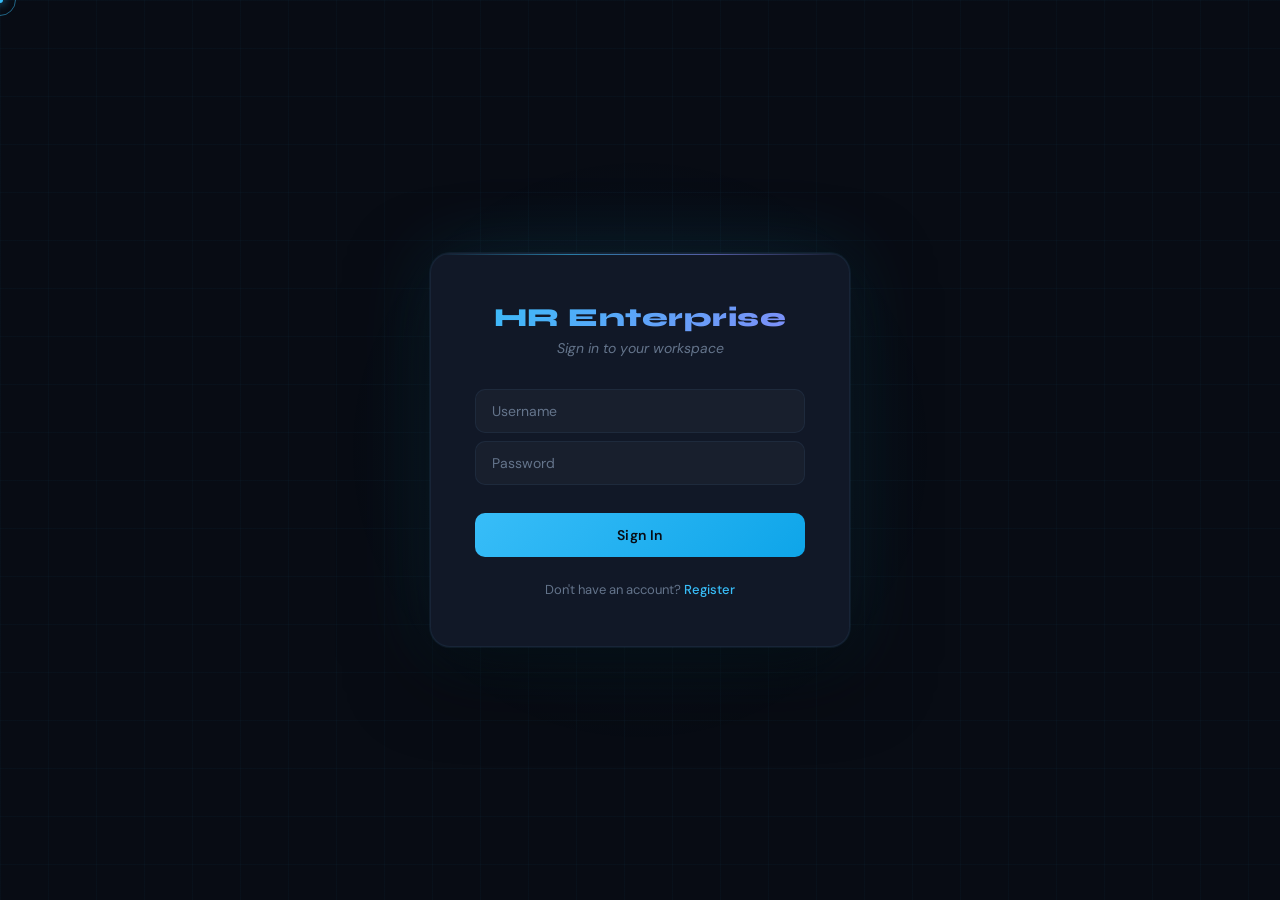
==== src/main/resources/static/admin-dashboard.html @ 714d0f1a "updated UI" ====
<!DOCTYPE html>
<html lang="en">
<head>
    <meta charset="UTF-8">
    <meta name="viewport" content="width=device-width, initial-scale=1.0">
    <title>Admin Dashboard — HR Enterprise</title>
    <link rel="stylesheet" href="style1.css">
</head>
<body>

<!-- Animated Background -->
<div class="bg-layer">
    <div class="orb orb-1"></div>
    <div class="orb orb-2"></div>
    <div class="orb orb-3"></div>
</div>

<!-- Sidebar Overlay (mobile) -->
<div class="sidebar-overlay" id="sidebarOverlay" onclick="closeSidebar()"></div>

<!-- Mobile Topbar -->
<div class="topbar">
    <button class="hamburger" id="hamburger" onclick="toggleSidebar()">
        <span></span><span></span><span></span>
    </button>
    <span class="topbar-brand">HR Enterprise</span>
    <div style="width:40px"></div>
</div>

<div class="app-shell">

    <!-- Sidebar -->
    <aside class="sidebar" id="sidebar">
        <div class="sidebar-header">
            <div class="sidebar-brand">HR Enterprise</div>
            <div class="sidebar-role-badge badge-admin">Admin</div>
        </div>

        <nav class="sidebar-nav">
            <div class="nav-section-label">Overview</div>
            <div class="nav-item active" onclick="showSection('overview', this)">
                <span class="nav-icon">📊</span> Dashboard
            </div>

            <div class="nav-section-label">People</div>
            <div class="nav-item" onclick="showSection('employees', this)">
                <span class="nav-icon">👥</span> Employees
            </div>
            <div class="nav-item" onclick="showSection('add-employee', this)">
                <span class="nav-icon">➕</span> Add Employee
            </div>
            <div class="nav-item" onclick="showSection('add-hr', this)">
                <span class="nav-icon">🧑‍💼</span> Add HR
            </div>

            <div class="nav-section-label">Leave</div>
            <div class="nav-item" onclick="showSection('leave-requests', this)">
                <span class="nav-icon">📋</span> Leave Requests
            </div>
            <div class="nav-item" onclick="showSection('my-leaves', this)">
                <span class="nav-icon">🏖️</span> My Leaves
            </div>
            <div class="nav-item" onclick="showSection('apply-leave', this)">
                <span class="nav-icon">✍️</span> Apply Leave
            </div>
        </nav>

        <div class="sidebar-footer">
            <button class="logout-btn" onclick="logout()">
                <span>🚪</span> Logout
            </button>
        </div>
    </aside>

    <!-- Main Content -->
    <main class="main-content">

        <!-- OVERVIEW -->
        <div class="content-area active" id="section-overview">
            <div class="page-header">
                <div class="page-title" id="adminGreeting">Good morning, Admin</div>
                <div class="page-subtitle">Here's what's happening in your company today.</div>
            </div>
            <div style="padding: 0 40px; margin-top: 28px;" id="overviewPadding">
                <div class="stats-row" id="statsRow">
                    <div class="stat-card" style="--stat-color: var(--accent)">
                        <div class="stat-value" id="statEmployees">—</div>
                        <div class="stat-label">Total Employees</div>
                    </div>
                    <div class="stat-card" style="--stat-color: var(--amber)">
                        <div class="stat-value" id="statPending">—</div>
                        <div class="stat-label">Pending Leaves</div>
                    </div>
                    <div class="stat-card" style="--stat-color: var(--green)">
                        <div class="stat-value" id="statApproved">—</div>
                        <div class="stat-label">Approved Leaves</div>
                    </div>
                    <div class="stat-card" style="--stat-color: var(--accent2)">
                        <div class="stat-value" id="statHR">—</div>
                        <div class="stat-label">HR Members</div>
                    </div>
                </div>
            </div>
        </div>

        <!-- EMPLOYEES -->
        <div class="content-area" id="section-employees">
            <div class="page-header">
                <div class="page-title">Employees</div>
                <div class="page-subtitle">Manage all team members in your company.</div>
            </div>
            <div class="card" style="margin: 0 40px;">
                <h3>All Employees</h3>
                <div class="data-list" id="employees">
                    <div class="empty-state"><div class="empty-state-icon">👥</div>Loading employees...</div>
                </div>
            </div>
        </div>

        <!-- ADD EMPLOYEE -->
        <div class="content-area" id="section-add-employee">
            <div class="page-header">
                <div class="page-title">Add Employee</div>
                <div class="page-subtitle">Create a new employee account.</div>
            </div>
            <div class="card" style="margin: 0 40px;">
                <h3>Employee Details</h3>
                <div class="form-grid">
                    <input type="text"     id="empName"       placeholder="Full Name">
                    <input type="email"    id="empEmail"      placeholder="Email Address">
                    <input type="text"     id="empDepartment" placeholder="Department">
                    <input type="number"   id="empSalary"     placeholder="Salary (₹)">
                    <input type="text"     id="empUsername"   placeholder="Username">
                    <input type="password" id="empPassword"   placeholder="Password">
                </div>
                <button onclick="addEmployee('EMPLOYEE')">➕ Add Employee</button>
            </div>
        </div>

        <!-- ADD HR -->
        <div class="content-area" id="section-add-hr">
            <div class="page-header">
                <div class="page-title">Add HR</div>
                <div class="page-subtitle">Create a new HR manager account.</div>
            </div>
            <div class="card" style="margin: 0 40px;">
                <h3>HR Details</h3>
                <div class="form-grid">
                    <input type="text"     id="hrName"       placeholder="Full Name">
                    <input type="email"    id="hrEmail"      placeholder="Email Address">
                    <input type="text"     id="hrDepartment" placeholder="Department">
                    <input type="number"   id="hrSalary"     placeholder="Salary (₹)">
                    <input type="text"     id="hrUsername"   placeholder="Username">
                    <input type="password" id="hrPassword"   placeholder="Password">
                </div>
                <button onclick="addEmployee('HR')">🧑‍💼 Add HR</button>
            </div>
        </div>

        <!-- LEAVE REQUESTS -->
        <div class="content-area" id="section-leave-requests">
            <div class="page-header">
                <div class="page-title">Leave Requests</div>
                <div class="page-subtitle">Review and manage all leave applications.</div>
            </div>
            <div class="card" style="margin: 0 40px;">
                <h3>All Requests</h3>
                <div class="data-list" id="leaveRequests">
                    <div class="empty-state"><div class="empty-state-icon">📋</div>Loading leave requests...</div>
                </div>
            </div>
        </div>

        <!-- MY LEAVES -->
        <div class="content-area" id="section-my-leaves">
            <div class="page-header">
                <div class="page-title">My Leaves</div>
                <div class="page-subtitle">Your personal leave history.</div>
            </div>
            <div class="card" style="margin: 0 40px;">
                <h3>Leave History</h3>
                <div class="data-list" id="leaveList">
                    <div class="empty-state"><div class="empty-state-icon">🏖️</div>Loading your leaves...</div>
                </div>
            </div>
        </div>

        <!-- APPLY LEAVE -->
        <div class="content-area" id="section-apply-leave">
            <div class="page-header">
                <div class="page-title">Apply Leave</div>
                <div class="page-subtitle">Submit a new leave request.</div>
            </div>
            <div class="card" style="margin: 0 40px;">
                <h3>Leave Application</h3>
                <div class="form-grid">
                    <select id="leaveType">
                        <option value="SICK">Sick Leave</option>
                        <option value="CASUAL">Casual Leave</option>
                        <option value="PAID">Paid Leave</option>
                    </select>
                    <input type="text" id="reason" placeholder="Reason">
                    <input type="date" id="startDate">
                    <input type="date" id="endDate">
                </div>
                <button onclick="applyLeave()">✍️ Submit Application</button>
            </div>
        </div>

    </main>
</div>

<script src="app.js"></script>
<script>
    checkAuth();

    function showSection(id, navEl) {
        document.querySelectorAll('.content-area').forEach(s => s.classList.remove('active'));
        document.querySelectorAll('.nav-item').forEach(n => n.classList.remove('active'));
        document.getElementById('section-' + id).classList.add('active');
        if (navEl) navEl.classList.add('active');
        closeSidebar();

        // Lazy load on nav
        if (id === 'employees')      loadEmployees();
        if (id === 'leave-requests') loadLeaves();
        if (id === 'my-leaves')      loadMyLeaves();
    }

    function toggleSidebar() {
        const sidebar = document.getElementById('sidebar');
        const overlay = document.getElementById('sidebarOverlay');
        const burger  = document.getElementById('hamburger');
        sidebar.classList.toggle('open');
        overlay.classList.toggle('visible');
        burger.classList.toggle('open');
    }

    function closeSidebar() {
        document.getElementById('sidebar').classList.remove('open');
        document.getElementById('sidebarOverlay').classList.remove('visible');
        document.getElementById('hamburger').classList.remove('open');
    }

    // Greeting
    const hour = new Date().getHours();
    const greet = hour < 12 ? 'Good morning' : hour < 17 ? 'Good afternoon' : 'Good evening';
    document.getElementById('adminGreeting').textContent = greet + ', Admin';

    // Load stats on overview
    Promise.all([
        fetch(`${BASE_URL}/employees`, { headers: authHeader() }).then(r => r.json()),
        fetch(`${BASE_URL}/api/leaves/all`, { headers: authHeader() }).then(r => r.json())
    ]).then(([emps, leaves]) => {
        document.getElementById('statEmployees').textContent = emps.length;
        document.getElementById('statPending').textContent   = leaves.filter(l => l.status === 'PENDING').length;
        document.getElementById('statApproved').textContent  = leaves.filter(l => l.status === 'APPROVED').length;
        document.getElementById('statHR').textContent        = emps.filter(e => e.user?.role === 'HR').length;
    }).catch(() => {});
</script>

</body>
</html>
---- src/main/resources/static/style1.css ----
@import url('https://fonts.googleapis.com/css2?family=DM+Sans:ital,opsz,wght@0,9..40,300;0,9..40,400;0,9..40,500;0,9..40,600;1,9..40,300&family=Syne:wght@400;600;700;800&display=swap');

:root {
    --bg: #05080f;
    --surface: #0a0f1a;
    --card: rgba(17, 24, 39, 0.7);
    --card-hover: rgba(22, 32, 50, 0.85);
    --border: rgba(56, 189, 248, 0.12);
    --border-lit: rgba(56, 189, 248, 0.4);
    /* Dynamic Gradients */
    --grad-primary: linear-gradient(135deg, #38bdf8 0%, #818cf8 50%, #c084fc 100%);
    --grad-surface: linear-gradient(180deg, rgba(255,255,255,0.03) 0%, transparent 100%);
    --accent: #38bdf8;
    --accent2: #818cf8;
    --text: #f1f5f9;
    --text-muted: #94a3b8;
    --glow: rgba(56, 189, 248, 0.25);
    --sidebar-w: 280px;
}

/* ========================
   1. DYNAMIC MESH BACKGROUND
======================== */
body {
    font-family: 'DM Sans', sans-serif;
    background: var(--bg);
    color: var(--text);
    overflow-x: hidden;
    /* Animated mesh effect */
    background-image:
        radial-gradient(at 0% 0%, rgba(56, 189, 248, 0.1) 0px, transparent 50%),
        radial-gradient(at 100% 100%, rgba(129, 140, 248, 0.1) 0px, transparent 50%);
}

.bg-layer::before {
    content: '';
    position: absolute;
    inset: 0;
    background: url("data:image/svg+xml,%3Csvg viewBox='0 0 200 200' xmlns='http://www.w3.org/2000/svg'%3E%3Cfilter id='noiseFilter'%3E%3CfeTurbulence type='fractalNoise' baseFrequency='0.65' numOctaves='3' stitchTiles='stitch'/%3E%3C/filter%3E%3Crect width='100%25' height='100%25' filter='url(%23noiseFilter)'/%3E%3C/svg%3E");
    opacity: 0.03; /* Subtle film grain for high-end look */
}

/* ========================
   2. FROSTED SIDEBAR
======================== */
.sidebar {
    width: var(--sidebar-w);
    background: rgba(8, 12, 20, 0.7);
    backdrop-filter: blur(30px) saturate(180%);
    border-right: 1px solid var(--border);
    box-shadow: 10px 0 30px rgba(0,0,0,0.5);
}

.sidebar-brand {
    font-family: 'Syne', sans-serif;
    background: var(--grad-primary);
    -webkit-background-clip: text;
    background-clip: text;
    filter: drop-shadow(0 0 10px rgba(56, 189, 248, 0.3));
}

/* ========================
   3. FLOATING GLASS CARDS
======================== */
.card, .stat-card {
    background: var(--card);
    backdrop-filter: blur(12px);
    border: 1px solid var(--border);
    box-shadow: 0 10px 30px -10px rgba(0,0,0,0.5);
    transition: all 0.5s cubic-bezier(0.23, 1, 0.32, 1);
}

.card:hover {
    transform: translateY(-8px) scale(1.01);
    border-color: var(--border-lit);
    box-shadow:
        0 20px 40px -15px rgba(0,0,0,0.6),
        0 0 20px rgba(56, 189, 248, 0.1);
}

/* Dynamic line moving across top of card */
.card::after {
    content: '';
    position: absolute;
    top: 0; left: -100%;
    width: 100%; height: 1px;
    background: linear-gradient(90deg, transparent, var(--accent), transparent);
    transition: 0.8s;
}

.card:hover::after {
    left: 100%;
}

/* ========================
   4. NEOMORPHIC / GLOW BUTTONS
======================== */
button, .btn {
    background: var(--grad-primary);
    background-size: 200% auto;
    border: none;
    font-weight: 600;
    text-transform: uppercase;
    letter-spacing: 1px;
    box-shadow: 0 4px 15px rgba(56, 189, 248, 0.3);
    transition: 0.4s cubic-bezier(0.175, 0.885, 0.32, 1.275);
}

button:hover {
    background-position: right center;
    transform: translateY(-3px) scale(1.05);
    box-shadow: 0 10px 25px rgba(56, 189, 248, 0.5);
}

.btn-ghost {
    background: rgba(255,255,255,0.03);
    border: 1px solid var(--border);
    backdrop-filter: blur(5px);
}

/* ========================
   5. INTERACTIVE DATA ITEMS
======================== */
.data-item {
    border-left: 3px solid transparent;
    background: var(--grad-surface);
}

.data-item:hover {
    border-left-color: var(--accent);
    background: rgba(56, 189, 248, 0.08);
    transform: translateX(10px);
}

/* ========================
   6. PRO ANIMATIONS
======================== */
.content-area.active {
    display: flex;
    animation: zoomEntrance 0.6s cubic-bezier(0.16, 1, 0.3, 1) both;
}

@keyframes zoomEntrance {
    from {
        opacity: 0;
        transform: scale(0.97) translateY(20px);
        filter: blur(10px);
    }
    to {
        opacity: 1;
        transform: scale(1) translateY(0);
        filter: blur(0);
    }
}

/* Shimmer effect for stats values */
.stat-value {
    background: var(--grad-primary);
    -webkit-background-clip: text;
    background-clip: text;
    animation: shine 3s linear infinite;
    background-size: 200% auto;
}

@keyframes shine {
    to { background-position: 200% center; }
}

/* Custom Checkbox / Input Glows */
input:focus {
    border-color: var(--accent);
    box-shadow: 0 0 15px rgba(56, 189, 248, 0.2);
}
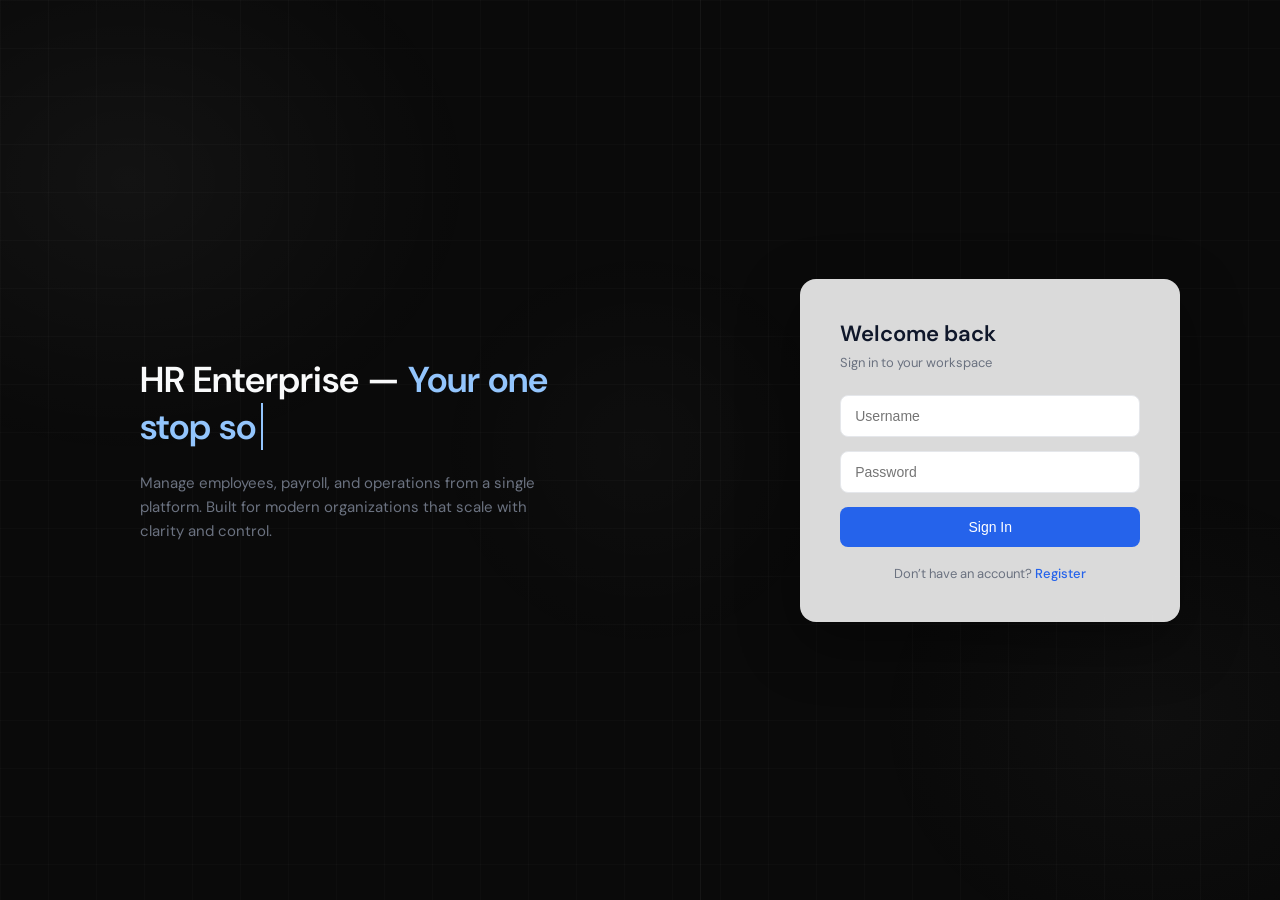
==== commit bc2764be: "minor touch fix (bug)" ====
--- a/src/main/resources/static/admin-dashboard.html
+++ b/src/main/resources/static/admin-dashboard.html
@@ -213,6 +213,7 @@
 <script src="app.js"></script>
 <script>
     checkAuth();
+    initMobileTouch(); // ← add this
 
     function showSection(id, navEl) {
         document.querySelectorAll('.content-area').forEach(s => s.classList.remove('active'));
@@ -257,6 +258,8 @@
         document.getElementById('statApproved').textContent  = leaves.filter(l => l.status === 'APPROVED').length;
         document.getElementById('statHR').textContent        = emps.filter(e => e.user?.role === 'HR').length;
     }).catch(() => {});
+
+
 </script>
 
 </body>
--- a/src/main/resources/static/style1.css
+++ b/src/main/resources/static/style1.css
@@ -1,173 +1,721 @@
 @import url('https://fonts.googleapis.com/css2?family=DM+Sans:ital,opsz,wght@0,9..40,300;0,9..40,400;0,9..40,500;0,9..40,600;1,9..40,300&family=Syne:wght@400;600;700;800&display=swap');
 
+/* ========================
+   CSS VARIABLES — Monochrome
+======================== */
 :root {
-    --bg: #05080f;
-    --surface: #0a0f1a;
-    --card: rgba(17, 24, 39, 0.7);
-    --card-hover: rgba(22, 32, 50, 0.85);
-    --border: rgba(56, 189, 248, 0.12);
-    --border-lit: rgba(56, 189, 248, 0.4);
-    /* Dynamic Gradients */
-    --grad-primary: linear-gradient(135deg, #38bdf8 0%, #818cf8 50%, #c084fc 100%);
-    --grad-surface: linear-gradient(180deg, rgba(255,255,255,0.03) 0%, transparent 100%);
-    --accent: #38bdf8;
-    --accent2: #818cf8;
-    --text: #f1f5f9;
-    --text-muted: #94a3b8;
-    --glow: rgba(56, 189, 248, 0.25);
-    --sidebar-w: 280px;
-}
-
-/* ========================
-   1. DYNAMIC MESH BACKGROUND
-======================== */
+    --bg:         #0a0a0a;
+    --surface:    #111111;
+    --card:       #161616;
+    --card-hover: #1e1e1e;
+    --border:     rgba(255, 255, 255, 0.06);
+    --border-lit: rgba(255, 255, 255, 0.14);
+    --accent:     #ffffff;
+    --accent2:    #a3a3a3;
+    --green:      #34d399;
+    --red:        #f87171;
+    --amber:      #fbbf24;
+    --text:       #f0f0f0;
+    --text-muted: #555555;
+    --text-dim:   #888888;
+    --glow:       rgba(255, 255, 255, 0.04);
+    --sidebar-w:  260px;
+}
+
+/* ========================
+   RESET & BASE
+======================== */
+*, *::before, *::after { box-sizing: border-box; margin: 0; padding: 0; }
+html { scroll-behavior: smooth; }
 body {
     font-family: 'DM Sans', sans-serif;
     background: var(--bg);
     color: var(--text);
+    min-height: 100vh;
     overflow-x: hidden;
-    /* Animated mesh effect */
-    background-image:
-        radial-gradient(at 0% 0%, rgba(56, 189, 248, 0.1) 0px, transparent 50%),
-        radial-gradient(at 100% 100%, rgba(129, 140, 248, 0.1) 0px, transparent 50%);
+}
+
+/* ========================
+   ANIMATED BACKGROUND
+======================== */
+.bg-layer {
+    position: fixed;
+    inset: 0;
+    pointer-events: none;
+    z-index: 0;
+    overflow: hidden;
 }
 
 .bg-layer::before {
     content: '';
     position: absolute;
     inset: 0;
-    background: url("data:image/svg+xml,%3Csvg viewBox='0 0 200 200' xmlns='http://www.w3.org/2000/svg'%3E%3Cfilter id='noiseFilter'%3E%3CfeTurbulence type='fractalNoise' baseFrequency='0.65' numOctaves='3' stitchTiles='stitch'/%3E%3C/filter%3E%3Crect width='100%25' height='100%25' filter='url(%23noiseFilter)'/%3E%3C/svg%3E");
-    opacity: 0.03; /* Subtle film grain for high-end look */
-}
-
-/* ========================
-   2. FROSTED SIDEBAR
+    background-image:
+        linear-gradient(rgba(255,255,255,0.02) 1px, transparent 1px),
+        linear-gradient(90deg, rgba(255,255,255,0.02) 1px, transparent 1px);
+    background-size: 48px 48px;
+    animation: gridPulse 10s ease-in-out infinite alternate;
+}
+
+@keyframes gridPulse {
+    from { opacity: 0.3; }
+    to   { opacity: 0.8; }
+}
+
+.orb {
+    position: absolute;
+    border-radius: 50%;
+    filter: blur(100px);
+    animation: orbFloat linear infinite;
+}
+
+.orb-1 {
+    width: 500px; height: 500px;
+    background: radial-gradient(circle, rgba(255,255,255,0.06), transparent 70%);
+    top: -150px; left: -100px;
+    animation-duration: 20s;
+}
+
+.orb-2 {
+    width: 400px; height: 400px;
+    background: radial-gradient(circle, rgba(180,180,180,0.05), transparent 70%);
+    bottom: -100px; right: -80px;
+    animation-duration: 25s;
+    animation-direction: reverse;
+}
+
+.orb-3 {
+    width: 300px; height: 300px;
+    background: radial-gradient(circle, rgba(255,255,255,0.03), transparent 70%);
+    top: 50%; left: 50%;
+    animation-duration: 30s;
+}
+
+@keyframes orbFloat {
+    0%   { transform: translate(0, 0) scale(1); }
+    33%  { transform: translate(40px, -30px) scale(1.05); }
+    66%  { transform: translate(-20px, 40px) scale(0.95); }
+    100% { transform: translate(0, 0) scale(1); }
+}
+
+/* ========================
+   LAYOUT SHELL
+======================== */
+.app-shell {
+    display: flex;
+    min-height: 100vh;
+    position: relative;
+    z-index: 1;
+}
+
+/* ========================
+   SIDEBAR
 ======================== */
 .sidebar {
     width: var(--sidebar-w);
-    background: rgba(8, 12, 20, 0.7);
-    backdrop-filter: blur(30px) saturate(180%);
+    min-height: 100vh;
+    background: rgba(10,10,10,0.97);
     border-right: 1px solid var(--border);
-    box-shadow: 10px 0 30px rgba(0,0,0,0.5);
+    display: flex;
+    flex-direction: column;
+    position: fixed;
+    top: 0; left: 0;
+    z-index: 200;
+    backdrop-filter: blur(20px);
+    -webkit-backdrop-filter: blur(20px);
+    transition: transform 0.3s cubic-bezier(0.4, 0, 0.2, 1);
+}
+
+.sidebar-header {
+    padding: 28px 24px 20px;
+    border-bottom: 1px solid var(--border);
 }
 
 .sidebar-brand {
     font-family: 'Syne', sans-serif;
-    background: var(--grad-primary);
-    -webkit-background-clip: text;
-    background-clip: text;
-    filter: drop-shadow(0 0 10px rgba(56, 189, 248, 0.3));
-}
-
-/* ========================
-   3. FLOATING GLASS CARDS
-======================== */
-.card, .stat-card {
+    font-weight: 800;
+    font-size: 20px;
+    color: var(--text);
+    letter-spacing: 0.5px;
+}
+
+.sidebar-role-badge {
+    display: inline-block;
+    margin-top: 6px;
+    padding: 3px 10px;
+    border-radius: 4px;
+    font-size: 10px;
+    font-weight: 600;
+    letter-spacing: 1.5px;
+    text-transform: uppercase;
+}
+
+.badge-admin    { background: rgba(255,255,255,0.08); color: #ffffff;  border: 1px solid rgba(255,255,255,0.15); }
+.badge-hr       { background: rgba(255,255,255,0.05); color: #a3a3a3; border: 1px solid rgba(255,255,255,0.1); }
+.badge-employee { background: rgba(255,255,255,0.04); color: #888888; border: 1px solid rgba(255,255,255,0.08); }
+
+.sidebar-nav {
+    flex: 1;
+    padding: 16px 12px;
+    display: flex;
+    flex-direction: column;
+    gap: 2px;
+    overflow-y: auto;
+}
+
+.nav-item {
+    display: flex;
+    align-items: center;
+    gap: 12px;
+    padding: 10px 14px;
+    border-radius: 8px;
+    cursor: pointer;
+    color: var(--text-muted);
+    font-size: 14px;
+    font-weight: 500;
+    transition: all 0.15s ease;
+    border: 1px solid transparent;
+    user-select: none;
+}
+
+.nav-item:hover {
+    background: rgba(255,255,255,0.05);
+    color: var(--text-dim);
+    border-color: var(--border);
+}
+
+.nav-item.active {
+    background: rgba(255,255,255,0.08);
+    color: var(--text);
+    border-color: rgba(255,255,255,0.12);
+}
+
+.nav-item .nav-icon { font-size: 15px; width: 20px; text-align: center; flex-shrink: 0; }
+
+.nav-section-label {
+    font-size: 10px;
+    font-weight: 600;
+    letter-spacing: 1.5px;
+    text-transform: uppercase;
+    color: var(--text-muted);
+    padding: 14px 14px 4px;
+    opacity: 0.5;
+}
+
+.sidebar-footer {
+    padding: 16px 12px;
+    border-top: 1px solid var(--border);
+}
+
+.logout-btn {
+    width: 100%;
+    display: flex;
+    align-items: center;
+    gap: 10px;
+    padding: 10px 14px;
+    border-radius: 8px;
+    border: 1px solid rgba(248,113,113,0.15);
+    background: transparent;
+    color: var(--red);
+    font-family: 'DM Sans', sans-serif;
+    font-size: 14px;
+    font-weight: 500;
+    cursor: pointer;
+    transition: all 0.15s ease;
+}
+
+.logout-btn:hover {
+    background: rgba(248,113,113,0.06);
+    border-color: rgba(248,113,113,0.3);
+    box-shadow: none;
+    transform: none;
+}
+
+/* ========================
+   SIDEBAR OVERLAY (mobile)
+======================== */
+.sidebar-overlay {
+    display: none;
+    position: fixed;
+    inset: 0;
+    background: rgba(0,0,0,0.7);
+    z-index: 199;
+    backdrop-filter: blur(4px);
+    opacity: 0;
+    transition: opacity 0.3s ease;
+}
+
+.sidebar-overlay.visible { opacity: 1; }
+
+/* ========================
+   TOPBAR (mobile)
+======================== */
+.topbar {
+    display: none;
+    position: fixed;
+    top: 0; left: 0; right: 0;
+    height: 60px;
+    background: rgba(10,10,10,0.97);
+    border-bottom: 1px solid var(--border);
+    backdrop-filter: blur(20px);
+    -webkit-backdrop-filter: blur(20px);
+    align-items: center;
+    justify-content: space-between;
+    padding: 0 20px;
+    z-index: 198;
+}
+
+.topbar-brand {
+    font-family: 'Syne', sans-serif;
+    font-weight: 800;
+    font-size: 17px;
+    color: var(--text);
+}
+
+.hamburger {
+    background: none;
+    border: 1px solid var(--border);
+    border-radius: 6px;
+    padding: 8px 10px;
+    cursor: pointer;
+    display: flex;
+    flex-direction: column;
+    gap: 4px;
+    transition: all 0.2s ease;
+    margin: 0;
+}
+
+.hamburger:hover {
+    border-color: var(--border-lit);
+    background: rgba(255,255,255,0.04);
+    box-shadow: none;
+    transform: none;
+}
+
+.hamburger span {
+    display: block;
+    width: 18px; height: 2px;
+    background: var(--text-dim);
+    border-radius: 2px;
+    transition: all 0.3s ease;
+}
+
+.hamburger.open span:nth-child(1) { transform: rotate(45deg) translate(4px, 4px); }
+.hamburger.open span:nth-child(2) { opacity: 0; }
+.hamburger.open span:nth-child(3) { transform: rotate(-45deg) translate(4px, -4px); }
+
+/* ========================
+   MAIN CONTENT
+======================== */
+.main-content {
+    margin-left: var(--sidebar-w);
+    flex: 1;
+    min-height: 100vh;
+    display: flex;
+    flex-direction: column;
+}
+
+.page-header { padding: 36px 40px 0; }
+
+.page-title {
+    font-family: 'Syne', sans-serif;
+    font-weight: 800;
+    font-size: 28px;
+    color: var(--text);
+    letter-spacing: -0.5px;
+}
+
+.page-subtitle {
+    font-size: 14px;
+    color: var(--text-muted);
+    margin-top: 4px;
+}
+
+.content-area {
+    padding: 28px 40px 60px;
+    display: none;
+    flex-direction: column;
+    gap: 24px;
+    animation: fadeSlideUp 0.4s ease both;
+}
+
+.content-area.active { display: flex; }
+
+/* ========================
+   STAT CARDS ROW
+======================== */
+.stats-row {
+    display: grid;
+    grid-template-columns: repeat(auto-fit, minmax(180px, 1fr));
+    gap: 16px;
+}
+
+.stat-card {
     background: var(--card);
-    backdrop-filter: blur(12px);
     border: 1px solid var(--border);
-    box-shadow: 0 10px 30px -10px rgba(0,0,0,0.5);
-    transition: all 0.5s cubic-bezier(0.23, 1, 0.32, 1);
-}
-
-.card:hover {
-    transform: translateY(-8px) scale(1.01);
-    border-color: var(--border-lit);
-    box-shadow:
-        0 20px 40px -15px rgba(0,0,0,0.6),
-        0 0 20px rgba(56, 189, 248, 0.1);
-}
-
-/* Dynamic line moving across top of card */
-.card::after {
+    border-radius: 12px;
+    padding: 22px 24px;
+    position: relative;
+    overflow: hidden;
+    transition: all 0.25s ease;
+    animation: fadeSlideUp 0.5s ease both;
+}
+
+.stat-card::after {
     content: '';
     position: absolute;
-    top: 0; left: -100%;
-    width: 100%; height: 1px;
-    background: linear-gradient(90deg, transparent, var(--accent), transparent);
-    transition: 0.8s;
-}
-
-.card:hover::after {
-    left: 100%;
-}
-
-/* ========================
-   4. NEOMORPHIC / GLOW BUTTONS
+    top: 0; left: 0; right: 0;
+    height: 1px;
+    background: var(--stat-color, rgba(255,255,255,0.15));
+    opacity: 0.8;
+}
+
+.stat-card:hover {
+    border-color: var(--border-lit);
+    background: var(--card-hover);
+    transform: translateY(-2px);
+    box-shadow: 0 8px 32px rgba(0,0,0,0.5);
+}
+
+.stat-value {
+    font-family: 'Syne', sans-serif;
+    font-size: 36px;
+    font-weight: 800;
+    color: var(--stat-color, #ffffff);
+    line-height: 1;
+    margin-bottom: 8px;
+}
+
+.stat-label {
+    font-size: 11px;
+    font-weight: 500;
+    color: var(--text-muted);
+    text-transform: uppercase;
+    letter-spacing: 1.2px;
+}
+
+/* ========================
+   CARD
+======================== */
+.card {
+    background: var(--card);
+    border: 1px solid var(--border);
+    border-radius: 14px;
+    padding: 28px 32px;
+    position: relative;
+    overflow: hidden;
+    transition: border-color 0.25s ease, box-shadow 0.25s ease, transform 0.25s ease;
+}
+
+.card::before {
+    content: '';
+    position: absolute;
+    top: 0; left: 0; right: 0;
+    height: 1px;
+    background: linear-gradient(90deg, transparent, rgba(255,255,255,0.08), transparent);
+    opacity: 0;
+    transition: opacity 0.3s ease;
+}
+
+.card:hover {
+    background: var(--card-hover);
+    border-color: var(--border-lit);
+    box-shadow: 0 8px 40px rgba(0,0,0,0.5);
+    transform: translateY(-2px);
+}
+
+.card:hover::before { opacity: 1; }
+
+.card h3 {
+    font-family: 'Syne', sans-serif;
+    font-weight: 700;
+    font-size: 11px;
+    color: var(--text-dim);
+    text-transform: uppercase;
+    letter-spacing: 2px;
+    margin-bottom: 20px;
+    display: flex;
+    align-items: center;
+    gap: 10px;
+}
+
+.card h3::before {
+    content: '';
+    display: inline-block;
+    width: 3px; height: 12px;
+    background: rgba(255,255,255,0.25);
+    border-radius: 2px;
+    flex-shrink: 0;
+}
+
+.card-grid { display: grid; grid-template-columns: 1fr 1fr; gap: 20px; }
+
+/* ========================
+   FORM INPUTS
+======================== */
+.form-grid {
+    display: grid;
+    grid-template-columns: 1fr 1fr;
+    gap: 12px;
+    margin-bottom: 16px;
+}
+
+.form-grid.single { grid-template-columns: 1fr; }
+.form-grid.three  { grid-template-columns: 1fr 1fr 1fr; }
+
+input[type="text"],
+input[type="email"],
+input[type="password"],
+input[type="number"],
+input[type="date"],
+select,
+textarea {
+    font-family: 'DM Sans', sans-serif;
+    font-size: 14px;
+    background: rgba(255,255,255,0.03);
+    border: 1px solid rgba(255,255,255,0.07);
+    color: var(--text);
+    padding: 10px 14px;
+    border-radius: 8px;
+    transition: all 0.2s ease;
+    outline: none;
+    width: 100%;
+}
+
+input::placeholder, textarea::placeholder { color: var(--text-muted); }
+
+input:focus, select:focus, textarea:focus {
+    border-color: rgba(255,255,255,0.25);
+    background: rgba(255,255,255,0.05);
+    box-shadow: 0 0 0 3px rgba(255,255,255,0.04);
+}
+
+input[type="date"] { color-scheme: dark; }
+select { cursor: pointer; }
+select option { background: #1a1a1a; }
+
+/* ========================
+   BUTTONS
 ======================== */
 button, .btn {
-    background: var(--grad-primary);
-    background-size: 200% auto;
+    font-family: 'DM Sans', sans-serif;
+    font-size: 13px;
+    font-weight: 500;
+    background: #ffffff;
     border: none;
+    padding: 10px 20px;
+    color: #0a0a0a;
+    border-radius: 8px;
+    cursor: pointer;
+    transition: all 0.2s ease;
+    letter-spacing: 0.3px;
+    position: relative;
+    overflow: hidden;
+    display: inline-flex;
+    align-items: center;
+    gap: 6px;
+}
+
+button:hover {
+    background: #e8e8e8;
+    transform: translateY(-1px);
+    box-shadow: 0 4px 20px rgba(255,255,255,0.1);
+}
+
+button:active { transform: translateY(0); }
+
+button:disabled { opacity: 0.3; cursor: not-allowed; transform: none; }
+
+.btn-danger {
+    background: transparent;
+    border: 1px solid rgba(248,113,113,0.3);
+    color: var(--red);
+}
+
+.btn-danger:hover {
+    background: rgba(248,113,113,0.08);
+    border-color: var(--red);
+    box-shadow: none;
+    color: var(--red);
+}
+
+.btn-ghost {
+    background: transparent;
+    border: 1px solid var(--border);
+    color: var(--text-dim);
+}
+
+.btn-ghost:hover {
+    border-color: var(--border-lit);
+    color: var(--text);
+    box-shadow: none;
+    background: rgba(255,255,255,0.03);
+}
+
+.btn-sm { padding: 6px 14px; font-size: 12px; }
+
+/* ========================
+   DATA LIST
+======================== */
+.data-list { margin-top: 16px; display: flex; flex-direction: column; gap: 8px; }
+
+.data-item {
+    background: rgba(255,255,255,0.02);
+    border: 1px solid var(--border);
+    padding: 16px 20px;
+    border-radius: 10px;
+    transition: all 0.2s ease;
+    animation: fadeSlideUp 0.3s ease both;
+}
+
+.data-item:hover {
+    background: rgba(255,255,255,0.04);
+    border-color: var(--border-lit);
+    transform: translateX(3px);
+}
+
+.data-item-header {
+    display: flex;
+    align-items: center;
+    justify-content: space-between;
+    flex-wrap: wrap;
+    gap: 8px;
+    margin-bottom: 8px;
+}
+
+.data-item-name { font-weight: 600; font-size: 15px; color: var(--text); }
+
+.data-item-meta {
+    font-size: 13px;
+    color: var(--text-muted);
+    display: flex;
+    flex-wrap: wrap;
+    gap: 12px;
+    margin-top: 4px;
+}
+
+.data-item-actions { display: flex; gap: 8px; margin-top: 10px; flex-wrap: wrap; }
+
+/* ========================
+   EMPLOYEE AVATAR
+======================== */
+.emp-avatar {
+    width: 36px; height: 36px;
+    border-radius: 50%;
+    background: rgba(255,255,255,0.08);
+    border: 1px solid rgba(255,255,255,0.1);
+    display: flex;
+    align-items: center;
+    justify-content: center;
+    font-family: 'Syne', sans-serif;
+    font-weight: 800;
+    font-size: 14px;
+    color: #ffffff;
+    flex-shrink: 0;
+}
+
+/* ========================
+   STATUS BADGES
+======================== */
+.badge {
+    display: inline-block;
+    padding: 3px 10px;
+    border-radius: 4px;
+    font-size: 10px;
     font-weight: 600;
+    letter-spacing: 0.8px;
     text-transform: uppercase;
-    letter-spacing: 1px;
-    box-shadow: 0 4px 15px rgba(56, 189, 248, 0.3);
-    transition: 0.4s cubic-bezier(0.175, 0.885, 0.32, 1.275);
-}
-
-button:hover {
-    background-position: right center;
-    transform: translateY(-3px) scale(1.05);
-    box-shadow: 0 10px 25px rgba(56, 189, 248, 0.5);
-}
-
-.btn-ghost {
-    background: rgba(255,255,255,0.03);
+}
+
+.badge-pending  { background: rgba(251,191,36,0.08);  color: var(--amber); border: 1px solid rgba(251,191,36,0.2); }
+.badge-approved { background: rgba(52,211,153,0.08);  color: var(--green); border: 1px solid rgba(52,211,153,0.2); }
+.badge-rejected { background: rgba(248,113,113,0.08); color: var(--red);   border: 1px solid rgba(248,113,113,0.2); }
+
+.role-tag {
+    background: rgba(255,255,255,0.05);
+    color: var(--text-dim);
+    border: 1px solid rgba(255,255,255,0.08);
+    padding: 2px 8px;
+    border-radius: 4px;
+    font-size: 10px;
+    font-weight: 600;
+    letter-spacing: 0.8px;
+    text-transform: uppercase;
+}
+
+.role-tag-admin {
+    background: rgba(255,255,255,0.08);
+    color: var(--text);
+    border: 1px solid rgba(255,255,255,0.15);
+}
+
+/* ========================
+   PROFILE CARD
+======================== */
+.profile-grid { display: grid; grid-template-columns: 1fr 1fr; gap: 12px; margin-top: 16px; }
+
+.profile-field {
+    background: rgba(255,255,255,0.02);
     border: 1px solid var(--border);
-    backdrop-filter: blur(5px);
-}
-
-/* ========================
-   5. INTERACTIVE DATA ITEMS
-======================== */
-.data-item {
-    border-left: 3px solid transparent;
-    background: var(--grad-surface);
-}
-
-.data-item:hover {
-    border-left-color: var(--accent);
-    background: rgba(56, 189, 248, 0.08);
-    transform: translateX(10px);
-}
-
-/* ========================
-   6. PRO ANIMATIONS
-======================== */
-.content-area.active {
-    display: flex;
-    animation: zoomEntrance 0.6s cubic-bezier(0.16, 1, 0.3, 1) both;
-}
-
-@keyframes zoomEntrance {
-    from {
-        opacity: 0;
-        transform: scale(0.97) translateY(20px);
-        filter: blur(10px);
-    }
-    to {
-        opacity: 1;
-        transform: scale(1) translateY(0);
-        filter: blur(0);
-    }
-}
-
-/* Shimmer effect for stats values */
-.stat-value {
-    background: var(--grad-primary);
-    -webkit-background-clip: text;
-    background-clip: text;
-    animation: shine 3s linear infinite;
-    background-size: 200% auto;
-}
-
-@keyframes shine {
-    to { background-position: 200% center; }
-}
-
-/* Custom Checkbox / Input Glows */
-input:focus {
-    border-color: var(--accent);
-    box-shadow: 0 0 15px rgba(56, 189, 248, 0.2);
-}+    border-radius: 8px;
+    padding: 14px;
+}
+
+.profile-field-label {
+    font-size: 10px;
+    color: var(--text-muted);
+    text-transform: uppercase;
+    letter-spacing: 1.2px;
+    margin-bottom: 4px;
+}
+
+.profile-field-value { font-size: 15px; font-weight: 500; color: var(--text); }
+
+/* ========================
+   EMPTY STATE
+======================== */
+.empty-state { text-align: center; padding: 40px 20px; color: var(--text-muted); font-size: 14px; }
+.empty-state-icon { font-size: 28px; margin-bottom: 12px; opacity: 0.3; }
+
+/* ========================
+   SCROLLBAR
+======================== */
+::-webkit-scrollbar { width: 4px; }
+::-webkit-scrollbar-track { background: transparent; }
+::-webkit-scrollbar-thumb { background: rgba(255,255,255,0.08); border-radius: 2px; }
+::-webkit-scrollbar-thumb:hover { background: rgba(255,255,255,0.15); }
+
+/* ========================
+   ANIMATIONS
+======================== */
+@keyframes fadeSlideUp {
+    from { opacity: 0; transform: translateY(16px); }
+    to   { opacity: 1; transform: translateY(0); }
+}
+
+::selection { background: rgba(255,255,255,0.15); color: #ffffff; }
+
+/* ========================
+   RESPONSIVE
+======================== */
+@media (max-width: 768px) {
+    .sidebar { transform: translateX(-100%); }
+    .sidebar.open { transform: translateX(0); box-shadow: 4px 0 40px rgba(0,0,0,0.7); }
+    .sidebar-overlay { display: block; }
+    .topbar { display: flex; }
+    .main-content { margin-left: 0; padding-top: 60px; }
+    .page-header { padding: 24px 20px 0; }
+    .content-area { padding: 20px 20px 60px; }
+    .form-grid { grid-template-columns: 1fr; }
+    .form-grid.three { grid-template-columns: 1fr; }
+    .card-grid { grid-template-columns: 1fr; }
+    .stats-row { grid-template-columns: 1fr 1fr; }
+    .card { padding: 20px; }
+    .profile-grid { grid-template-columns: 1fr 1fr; }
+}
+
+@media (max-width: 480px) {
+    .stats-row { grid-template-columns: 1fr 1fr; }
+    .profile-grid { grid-template-columns: 1fr; }
+    .page-title { font-size: 22px; }
+}
